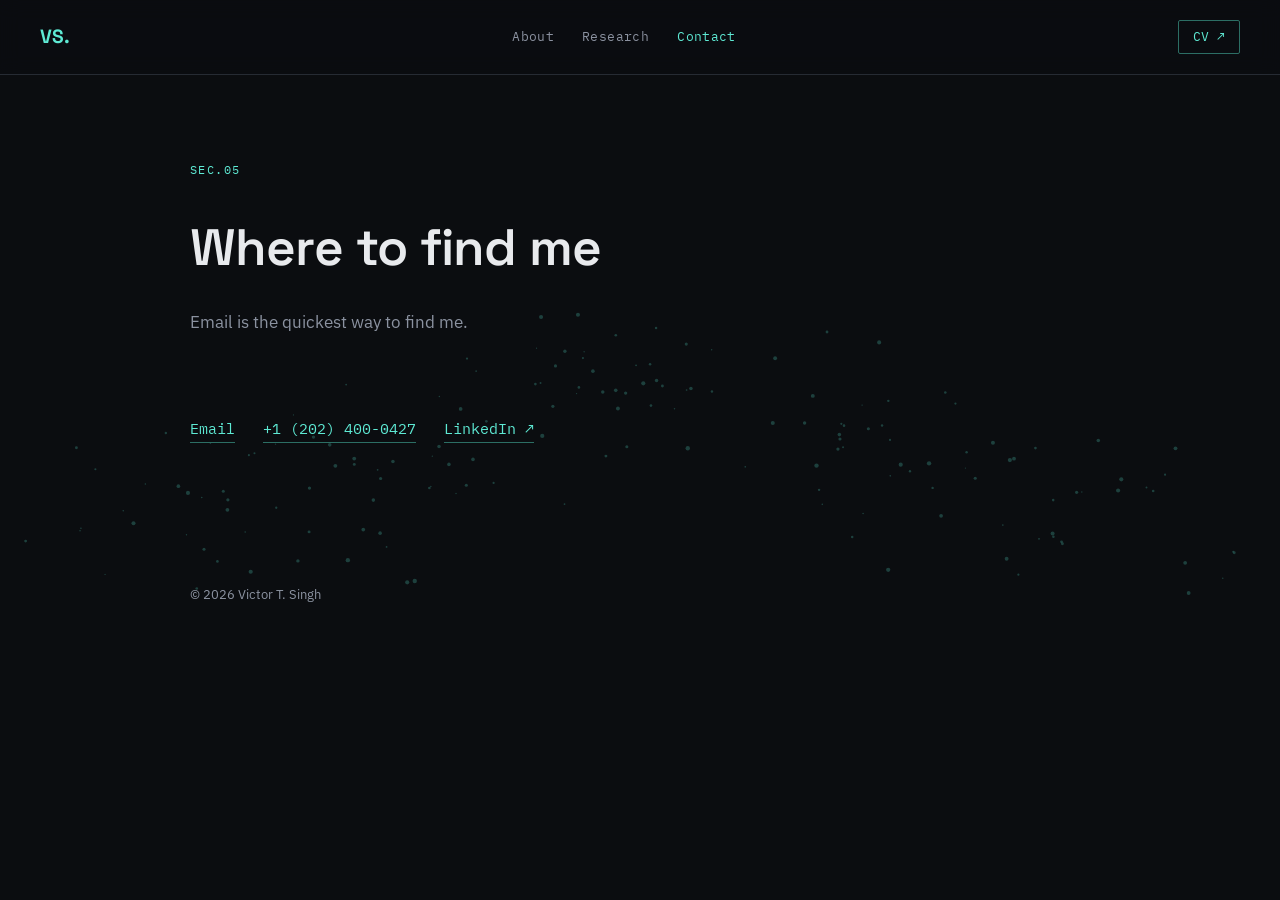
==== contact.html @ 65f69935 "second times a charm" ====
<!DOCTYPE html>
<html lang="en">
<head>
<meta charset="UTF-8" />
<meta name="viewport" content="width=device-width, initial-scale=1.0" />
<title>Contact — Victor</title>
<meta name="description" content="Get in touch with Victor." />
<link rel="preconnect" href="https://fonts.googleapis.com">
<link rel="preconnect" href="https://fonts.gstatic.com" crossorigin>
<link href="https://fonts.googleapis.com/css2?family=Space+Grotesk:wght@400;500;600;700&family=IBM+Plex+Sans:wght@400;500;600&family=IBM+Plex+Mono:wght@400;500&display=swap" rel="stylesheet">
<link rel="stylesheet" href="style.css" />
</head>
<body>

<canvas id="noise-canvas"></canvas>

<nav class="nav">
  <div class="nav__mark">VS.</div>
  <div class="nav__links">
    <a href="index_webs.html">About</a>
    <a href="research.html">Research</a>
    <a href="contact.html" class="is-active">Contact</a>
  </div>
  <a class="nav__resume" href="assets/Victor Singh Resume Aug 2026.pdf" target="_blank" rel="noopener">CV ↗</a>
</nav>

<header class="page-header">
  <div class="hero__eyebrow">SEC.05</div>
  <h1 class="page-header__title">Where to find me</h1>
  <p class="page-header__sub">Email is the quickest way to find me.</p>
</header>

<main>
  <section class="section section--first section--contact" id="contact">
    <div class="contact__links">
      <a href="mailto:victor.t.singh@gmail.com">Email</a>
      <a href="tel:+12024000427" target="_blank" rel="noopener">+1 (202) 400-0427</a>
      <a href="https://www.linkedin.com/in/victor-singh-b35805344/" target="_blank" rel="noopener">LinkedIn ↗</a>
    </div>
  </section>
</main>

<footer class="footer">
  <span>&copy; <span id="year"></span> Victor T. Singh</span>
</footer>

<script src="script.js"></script>
</body>
</html>
---- style.css ----
/* ============================
   Tokens
============================ */
:root {
  --bg: #0B0D10;
  --surface: #14171C;
  --surface-2: #1B1F26;
  --border: #262B33;
  --text: #E8EAED;
  --text-muted: #8B92A0;
  --signal: #5EEAD4;
  --signal-dim: #2C6E64;
  --warn: #F59E0B;

  --font-display: 'Space Grotesk', sans-serif;
  --font-body: 'IBM Plex Sans', sans-serif;
  --font-mono: 'IBM Plex Mono', monospace;

  --max-w: 980px;
}

* { margin: 0; padding: 0; box-sizing: border-box; }

html { scroll-behavior: smooth; }

@media (prefers-reduced-motion: reduce) {
  html { scroll-behavior: auto; }
  * { animation-duration: 0.01ms !important; animation-iteration-count: 1 !important; transition-duration: 0.01ms !important; }
}

body {
  background: var(--bg);
  color: var(--text);
  font-family: var(--font-body);
  line-height: 1.6;
  overflow-x: hidden;
}

.mono { font-family: var(--font-mono); }

a { color: inherit; text-decoration: none; }

#noise-canvas {
  position: fixed;
  top: 0; left: 0;
  width: 100%; height: 100%;
  z-index: 0;
  pointer-events: none;
  opacity: 0.35;
}

/* ============================
   Nav
============================ */
.nav {
  position: fixed;
  top: 0; left: 0; right: 0;
  z-index: 10;
  display: flex;
  align-items: center;
  justify-content: space-between;
  padding: 20px 40px;
  background: rgba(11, 13, 16, 0.75);
  backdrop-filter: blur(10px);
  border-bottom: 1px solid var(--border);
}

.nav__mark {
  font-family: var(--font-display);
  font-weight: 700;
  font-size: 1.2rem;
  color: var(--signal);
}

.nav__links {
  display: flex;
  gap: 28px;
}

.nav__links a {
  font-family: var(--font-mono);
  font-size: 0.8rem;
  letter-spacing: 0.03em;
  color: var(--text-muted);
  transition: color 0.2s ease;
}

.nav__links a:hover,
.nav__links a:focus-visible,
.nav__links a.is-active { color: var(--signal); }

.nav__resume {
  font-family: var(--font-mono);
  font-size: 0.8rem;
  border: 1px solid var(--signal-dim);
  padding: 6px 14px;
  border-radius: 2px;
  color: var(--signal);
  transition: background 0.2s ease, color 0.2s ease;
}

.nav__resume:hover { background: var(--signal); color: var(--bg); }

@media (max-width: 720px) {
  .nav__links { display: none; }
  .nav { padding: 16px 20px; }
}

/* ============================
   Hero
============================ */
.hero {
  position: relative;
  z-index: 1;
  min-height: 100vh;
  display: flex;
  flex-direction: column;
  justify-content: center;
  padding: 0 40px;
  max-width: var(--max-w);
  margin: 0 auto;
}

.hero__eyebrow {
  font-family: var(--font-mono);
  font-size: 0.75rem;
  letter-spacing: 0.12em;
  color: var(--signal);
  margin-bottom: 28px;
}

.hero__title {
  font-family: var(--font-display);
  font-weight: 600;
  font-size: clamp(2.2rem, 6vw, 4.6rem);
  line-height: 1.08;
  letter-spacing: -0.01em;
}

.hero__title .line { display: block; }

.hero__accent { color: var(--signal); }

.hero__sub {
  margin-top: 32px;
  max-width: 620px;
  color: var(--text-muted);
  font-size: 1.05rem;
}

.hero__cta {
  display: flex;
  gap: 16px;
  margin-top: 40px;
}

.btn {
  font-family: var(--font-mono);
  font-size: 0.85rem;
  padding: 12px 24px;
  border-radius: 2px;
  transition: transform 0.2s ease, background 0.2s ease, color 0.2s ease, border-color 0.2s ease;
  display: inline-block;
}

.btn--primary {
  background: var(--signal);
  color: var(--bg);
  font-weight: 500;
}

.btn--primary:hover { transform: translateY(-2px); }

.btn--ghost {
  border: 1px solid var(--border);
  color: var(--text);
}

.btn--ghost:hover { border-color: var(--signal); color: var(--signal); }

/* ============================
   Page header (non-home pages)
============================ */
.page-header {
  position: relative;
  z-index: 1;
  max-width: var(--max-w);
  margin: 0 auto;
  padding: 160px 40px 60px;
}

.page-header__title {
  font-family: var(--font-display);
  font-weight: 600;
  font-size: clamp(2rem, 5vw, 3.2rem);
  letter-spacing: -0.01em;
  margin-top: 12px;
}

.page-header__sub {
  margin-top: 20px;
  max-width: 560px;
  color: var(--text-muted);
  font-size: 1.05rem;
}

/* ============================
   Sections
============================ */
main {
  position: relative;
  z-index: 1;
  max-width: var(--max-w);
  margin: 0 auto;
  padding: 0 40px;
}

.section {
  padding: 110px 0;
  border-top: 1px solid var(--border);
}

.section--first {
  border-top: none;
  padding-top: 20px;
}

.section__head {
  display: flex;
  align-items: baseline;
  gap: 16px;
  margin-bottom: 48px;
}

.section__num {
  font-family: var(--font-mono);
  font-size: 0.8rem;
  color: var(--signal);
  letter-spacing: 0.05em;
}

.section h2 {
  font-family: var(--font-display);
  font-weight: 600;
  font-size: clamp(1.6rem, 3vw, 2.2rem);
}

/* About */
.about__grid {
  display: grid;
  grid-template-columns: 1.3fr 1fr;
  gap: 60px;
}

.about__lead {
  font-size: 1.05rem;
  color: var(--text-muted);
}

.photo-carousel {
  display: flex;
  flex-direction: column;
  gap: 16px;
}

.photo-carousel__viewport {
  position: relative;
  aspect-ratio: 3 / 4;
  border: 1px solid var(--border);
  border-radius: 6px;
  overflow: hidden;
  background: var(--surface);
}

.photo-carousel__img {
  width: 100%;
  height: 100%;
  object-fit: cover;
  object-position: center 20%;
  display: block;
}

.photo-carousel__nav {
  position: absolute;
  top: 50%;
  transform: translateY(-50%);
  width: 38px;
  height: 38px;
  border-radius: 50%;
  border: 1px solid var(--border);
  background: rgba(11, 13, 16, 0.65);
  backdrop-filter: blur(4px);
  color: var(--text);
  font-size: 1.3rem;
  line-height: 1;
  cursor: pointer;
  display: flex;
  align-items: center;
  justify-content: center;
  transition: border-color 0.2s ease, color 0.2s ease, background 0.2s ease;
}

.photo-carousel__nav:hover,
.photo-carousel__nav:focus-visible {
  border-color: var(--signal);
  color: var(--signal);
}

.photo-carousel__nav--prev { left: 12px; }
.photo-carousel__nav--next { right: 12px; }

.photo-carousel__dots {
  display: flex;
  justify-content: center;
  gap: 10px;
}

.photo-carousel__dot {
  width: 8px;
  height: 8px;
  border-radius: 50%;
  border: none;
  padding: 0;
  background: var(--border);
  cursor: pointer;
  transition: background 0.2s ease, transform 0.2s ease;
}

.photo-carousel__dot:hover { background: var(--signal-dim); }

.photo-carousel__dot.is-active {
  background: var(--signal);
  transform: scale(1.2);
}

@media (max-width: 760px) {
  .about__grid { grid-template-columns: 1fr; gap: 32px; }
}

/* Cards */
.cards {
  display: grid;
  grid-template-columns: repeat(3, 1fr);
  gap: 24px;
}

.card {
  background: var(--surface);
  border: 1px solid var(--border);
  border-radius: 4px;
  padding: 28px;
  transition: border-color 0.25s ease, transform 0.25s ease;
}

.card:hover {
  border-color: var(--signal-dim);
  transform: translateY(-4px);
}

.card__label {
  font-size: 0.72rem;
  color: var(--warn);
  letter-spacing: 0.08em;
  margin-bottom: 14px;
}

.card h3 {
  font-family: var(--font-display);
  font-size: 1.15rem;
  margin-bottom: 12px;
}

.card p {
  color: var(--text-muted);
  font-size: 0.92rem;
  margin-bottom: 18px;
}

.card__tags {
  display: flex;
  flex-wrap: wrap;
  gap: 8px;
}

.card__tags span {
  font-family: var(--font-mono);
  font-size: 0.7rem;
  color: var(--signal);
  border: 1px solid var(--signal-dim);
  border-radius: 2px;
  padding: 3px 8px;
}

@media (max-width: 900px) {
  .cards { grid-template-columns: 1fr; }
}

/* Timeline */
.timeline {
  display: flex;
  flex-direction: column;
  gap: 32px;
}

.timeline__item {
  display: grid;
  grid-template-columns: 120px 1fr;
  gap: 24px;
  padding-bottom: 32px;
  border-bottom: 1px solid var(--border);
}

.timeline__item:last-child { border-bottom: none; padding-bottom: 0; }

.timeline__mono {
  font-size: 0.78rem;
  color: var(--signal);
  letter-spacing: 0.05em;
}

.timeline__body h3 {
  font-family: var(--font-display);
  font-size: 1.1rem;
  margin-bottom: 6px;
}

.timeline__body p { color: var(--text-muted); font-size: 0.92rem; }

/* Writing */
.placeholder-note {
  color: var(--text-muted);
  font-size: 0.95rem;
  border: 1px dashed var(--border);
  padding: 24px;
  border-radius: 4px;
}

.writing-list {
  list-style: none;
  display: flex;
  flex-direction: column;
  gap: 20px;
}

.writing-list__item {
  border: 1px solid var(--border);
  border-radius: 4px;
  padding: 20px 24px;
  transition: border-color 0.2s ease;
}

.writing-list__item:hover {
  border-color: var(--signal-dim);
}

.writing-list__item a {
  display: flex;
  justify-content: space-between;
  align-items: baseline;
  gap: 16px;
}

.writing-list__title {
  font-family: var(--font-display);
  font-size: 1.05rem;
  color: var(--text);
}

.writing-list__meta {
  font-size: 0.75rem;
  color: var(--signal);
  white-space: nowrap;
}

.writing-list__desc {
  margin-top: 8px;
  color: var(--text-muted);
  font-size: 0.9rem;
}

/* Contact */
.contact__lead {
  color: var(--text-muted);
  margin-bottom: 28px;
  font-size: 1rem;
}

.contact__links {
  display: flex;
  gap: 28px;
  flex-wrap: wrap;
}

.contact__links a {
  font-family: var(--font-mono);
  font-size: 0.95rem;
  color: var(--signal);
  border-bottom: 1px solid var(--signal-dim);
  padding-bottom: 2px;
  transition: color 0.2s ease, border-color 0.2s ease;
}

.contact__links a:hover { color: var(--warn); border-color: var(--warn); }

/* Footer */
.footer {
  position: relative;
  z-index: 1;
  max-width: var(--max-w);
  margin: 0 auto;
  padding: 32px 40px 60px;
  display: flex;
  justify-content: space-between;
  color: var(--text-muted);
  font-size: 0.8rem;
  flex-wrap: wrap;
  gap: 12px;
}

.footer__mono {
  color: var(--text-muted);
  letter-spacing: 0.05em;
  font-size: 0.7rem;
}

/* Focus visibility */
a:focus-visible, .btn:focus-visible {
  outline: 2px solid var(--signal);
  outline-offset: 2px;
}
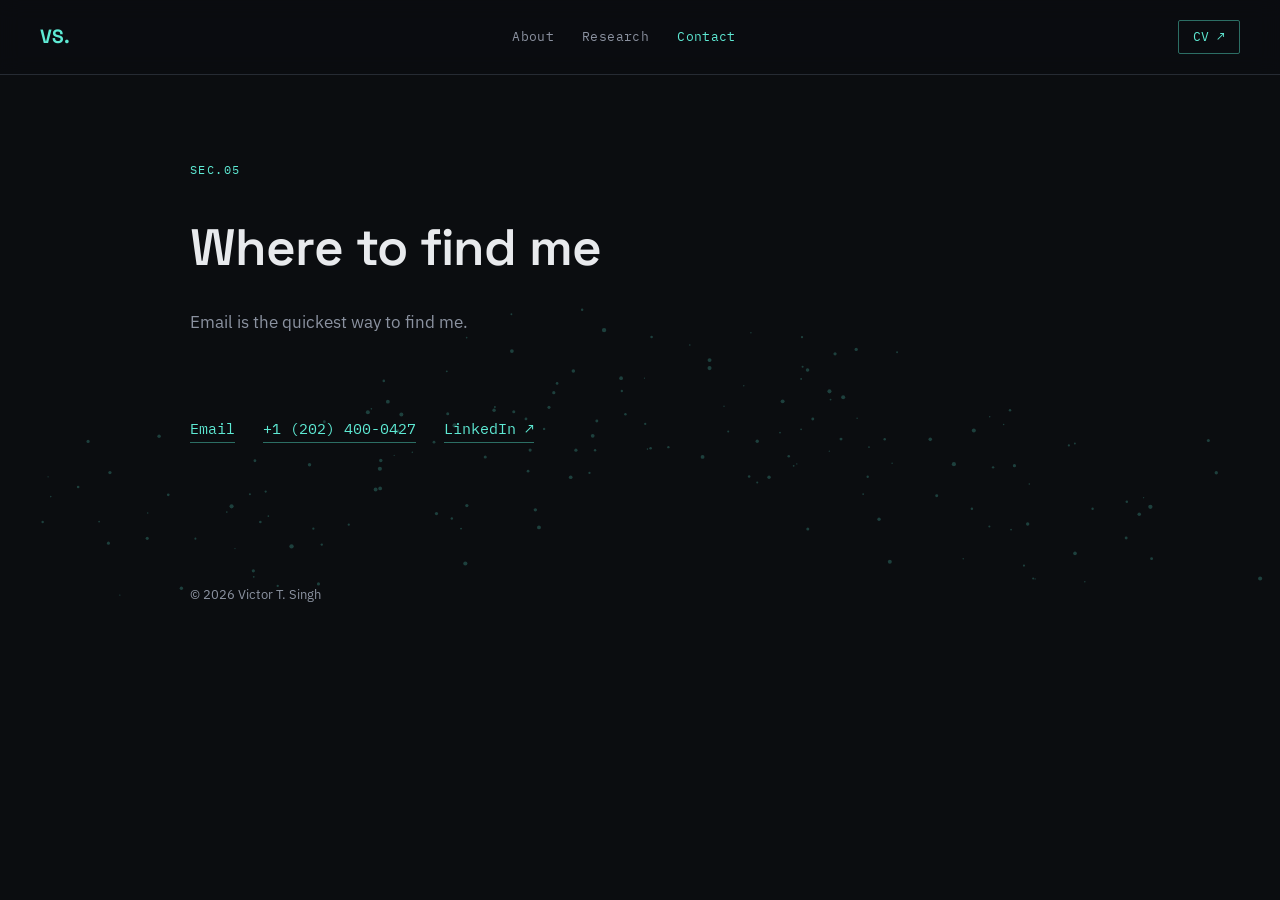
==== commit 1ff9d4a1: "Update contact.html" ====
--- a/contact.html
+++ b/contact.html
@@ -17,7 +17,7 @@
 <nav class="nav">
   <div class="nav__mark">VS.</div>
   <div class="nav__links">
-    <a href="index_webs.html">About</a>
+    <a href="index.html">About</a>
     <a href="research.html">Research</a>
     <a href="contact.html" class="is-active">Contact</a>
   </div>
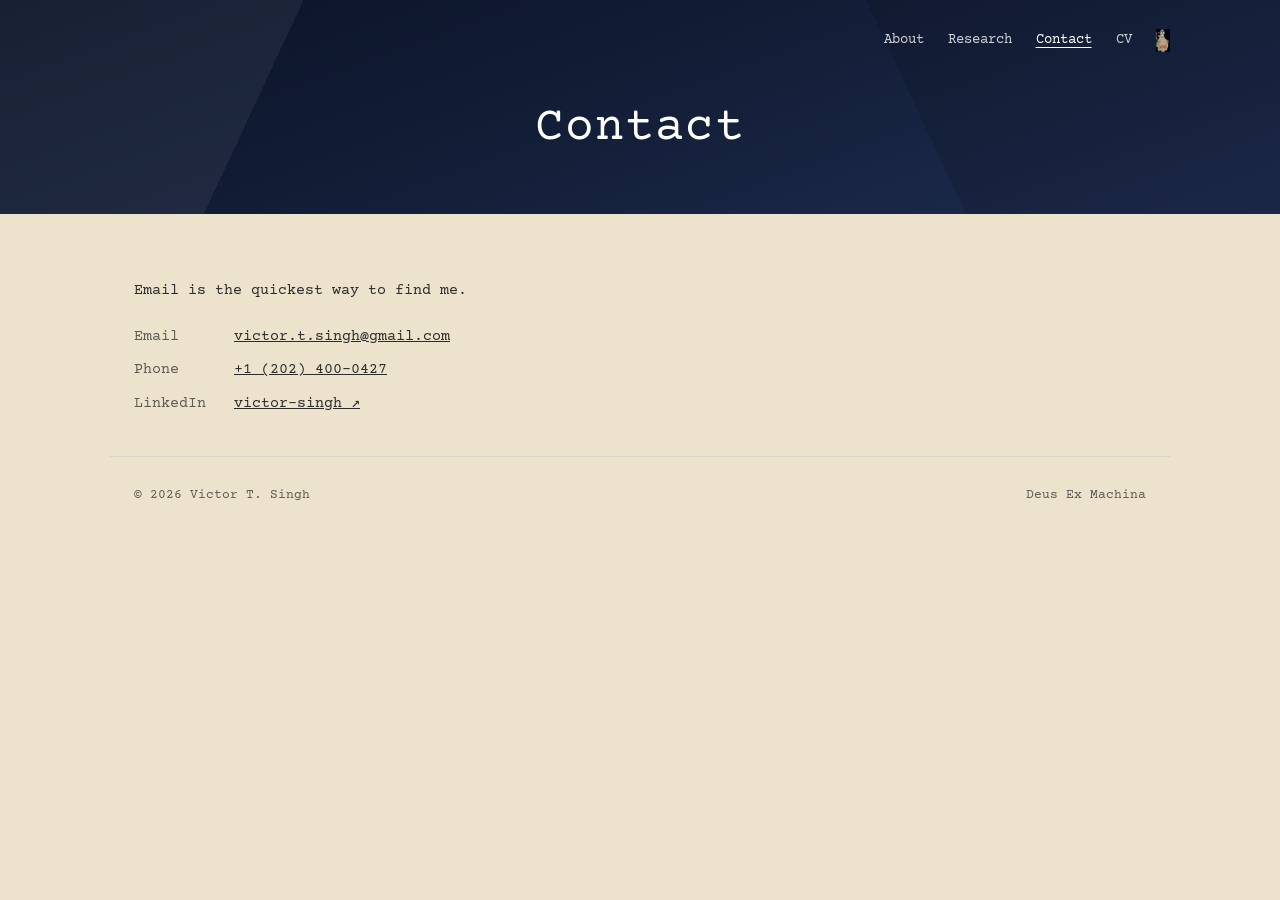
==== commit 55624ca1: "Update resume, research page, footer, and add site icon - Replace outdated resume with Victor_Singh_" ====
--- a/contact.html
+++ b/contact.html
@@ -3,45 +3,43 @@
 <head>
 <meta charset="UTF-8" />
 <meta name="viewport" content="width=device-width, initial-scale=1.0" />
-<title>Contact — Victor</title>
+<title>Contact — Victor Singh</title>
 <meta name="description" content="Get in touch with Victor." />
 <link rel="preconnect" href="https://fonts.googleapis.com">
 <link rel="preconnect" href="https://fonts.gstatic.com" crossorigin>
-<link href="https://fonts.googleapis.com/css2?family=Space+Grotesk:wght@400;500;600;700&family=IBM+Plex+Sans:wght@400;500;600&family=IBM+Plex+Mono:wght@400;500&display=swap" rel="stylesheet">
+<link href="https://fonts.googleapis.com/css2?family=Courier+Prime:wght@400;700&display=swap" rel="stylesheet">
+<link rel="icon" type="image/png" href="assets/favicon.png?v=2" />
 <link rel="stylesheet" href="style.css" />
 </head>
 <body>
 
-<canvas id="noise-canvas"></canvas>
-
-<nav class="nav">
-  <div class="nav__mark">VS.</div>
-  <div class="nav__links">
-    <a href="index.html">About</a>
-    <a href="research.html">Research</a>
-    <a href="contact.html" class="is-active">Contact</a>
+<header class="banner">
+  <div class="banner__inner">
+    <nav class="nav">
+      <a href="index.html">About</a>
+      <a href="research.html">Research</a>
+      <a href="contact.html" class="is-active">Contact</a>
+      <a href="assets/Victor_Singh_Resume_PublicPost.pdf" target="_blank" rel="noopener">CV</a>
+      <img class="nav__icon" src="assets/icon.png" alt="" />
+    </nav>
+    <h1 class="banner__title">Contact</h1>
   </div>
-  <a class="nav__resume" href="assets/Victor Singh Resume Aug 2026.pdf" target="_blank" rel="noopener">CV ↗</a>
-</nav>
-
-<header class="page-header">
-  <div class="hero__eyebrow">SEC.05</div>
-  <h1 class="page-header__title">Where to find me</h1>
-  <p class="page-header__sub">Email is the quickest way to find me.</p>
 </header>
 
 <main>
-  <section class="section section--first section--contact" id="contact">
-    <div class="contact__links">
-      <a href="mailto:victor.t.singh@gmail.com">Email</a>
-      <a href="tel:+12024000427" target="_blank" rel="noopener">+1 (202) 400-0427</a>
-      <a href="https://www.linkedin.com/in/victor-singh-b35805344/" target="_blank" rel="noopener">LinkedIn ↗</a>
-    </div>
+  <section class="section section--first" id="contact">
+    <p>Email is the quickest way to find me.</p>
+    <ul class="contact-list">
+      <li><span>Email</span><a href="mailto:victor.t.singh@gmail.com">victor.t.singh@gmail.com</a></li>
+      <li><span>Phone</span><a href="tel:+12024000427">+1 (202) 400-0427</a></li>
+      <li><span>LinkedIn</span><a href="https://www.linkedin.com/in/victor-singh-b35805344/" target="_blank" rel="noopener">victor-singh ↗</a></li>
+    </ul>
   </section>
 </main>
 
 <footer class="footer">
   <span>&copy; <span id="year"></span> Victor T. Singh</span>
+  <span>Deus Ex Machina</span>
 </footer>
 
 <script src="script.js"></script>
--- a/style.css
+++ b/style.css
@@ -2,274 +2,171 @@
    Tokens
 ============================ */
 :root {
-  --bg: #0B0D10;
-  --surface: #14171C;
-  --surface-2: #1B1F26;
-  --border: #262B33;
-  --text: #E8EAED;
-  --text-muted: #8B92A0;
-  --signal: #5EEAD4;
-  --signal-dim: #2C6E64;
-  --warn: #F59E0B;
-
-  --font-display: 'Space Grotesk', sans-serif;
-  --font-body: 'IBM Plex Sans', sans-serif;
-  --font-mono: 'IBM Plex Mono', monospace;
-
-  --max-w: 980px;
+  --bg: #EDE3CC;
+  --text: #2B2B2B;
+  --text-muted: #5E5A55;
+  --rule: #D9D3CC;
+  --banner: #121D36;
+  --link: #2B2B2B;
+
+  --font: 'Courier Prime', 'Courier New', Courier, monospace;
+
+  --max-w: 1060px;
 }
 
 * { margin: 0; padding: 0; box-sizing: border-box; }
-
-html { scroll-behavior: smooth; }
-
-@media (prefers-reduced-motion: reduce) {
-  html { scroll-behavior: auto; }
-  * { animation-duration: 0.01ms !important; animation-iteration-count: 1 !important; transition-duration: 0.01ms !important; }
-}
 
 body {
   background: var(--bg);
   color: var(--text);
-  font-family: var(--font-body);
-  line-height: 1.6;
-  overflow-x: hidden;
-}
-
-.mono { font-family: var(--font-mono); }
-
-a { color: inherit; text-decoration: none; }
-
-#noise-canvas {
-  position: fixed;
-  top: 0; left: 0;
-  width: 100%; height: 100%;
-  z-index: 0;
-  pointer-events: none;
-  opacity: 0.35;
-}
-
-/* ============================
-   Nav
-============================ */
-.nav {
-  position: fixed;
-  top: 0; left: 0; right: 0;
-  z-index: 10;
-  display: flex;
-  align-items: center;
-  justify-content: space-between;
-  padding: 20px 40px;
-  background: rgba(11, 13, 16, 0.75);
-  backdrop-filter: blur(10px);
-  border-bottom: 1px solid var(--border);
-}
-
-.nav__mark {
-  font-family: var(--font-display);
-  font-weight: 700;
-  font-size: 1.2rem;
-  color: var(--signal);
-}
-
-.nav__links {
-  display: flex;
-  gap: 28px;
-}
-
-.nav__links a {
-  font-family: var(--font-mono);
-  font-size: 0.8rem;
-  letter-spacing: 0.03em;
-  color: var(--text-muted);
-  transition: color 0.2s ease;
-}
-
-.nav__links a:hover,
-.nav__links a:focus-visible,
-.nav__links a.is-active { color: var(--signal); }
-
-.nav__resume {
-  font-family: var(--font-mono);
-  font-size: 0.8rem;
-  border: 1px solid var(--signal-dim);
-  padding: 6px 14px;
-  border-radius: 2px;
-  color: var(--signal);
-  transition: background 0.2s ease, color 0.2s ease;
-}
-
-.nav__resume:hover { background: var(--signal); color: var(--bg); }
-
-@media (max-width: 720px) {
-  .nav__links { display: none; }
-  .nav { padding: 16px 20px; }
-}
-
-/* ============================
-   Hero
-============================ */
-.hero {
-  position: relative;
-  z-index: 1;
-  min-height: 100vh;
-  display: flex;
-  flex-direction: column;
-  justify-content: center;
-  padding: 0 40px;
+  font-family: var(--font);
+  font-size: 15px;
+  line-height: 1.7;
+}
+
+img { max-width: 100%; display: block; }
+
+a { color: var(--link); }
+a:hover { color: var(--text-muted); }
+
+a:focus-visible, button:focus-visible {
+  outline: 2px solid var(--text);
+  outline-offset: 2px;
+}
+
+/* ============================
+   Banner (header + nav)
+============================ */
+.banner {
+  background:
+    linear-gradient(115deg, rgba(255,255,255,0.06) 0 22%, transparent 22% 100%),
+    linear-gradient(65deg, transparent 0 70%, rgba(0,0,0,0.12) 70% 100%),
+    linear-gradient(160deg, #0A1226 0%, var(--banner) 45%, #1E2D50 100%);
+  color: #FFF;
+  padding: 28px 24px 44px;
+}
+
+.banner__inner {
   max-width: var(--max-w);
   margin: 0 auto;
 }
 
-.hero__eyebrow {
-  font-family: var(--font-mono);
-  font-size: 0.75rem;
-  letter-spacing: 0.12em;
-  color: var(--signal);
-  margin-bottom: 28px;
-}
-
-.hero__title {
-  font-family: var(--font-display);
-  font-weight: 600;
-  font-size: clamp(2.2rem, 6vw, 4.6rem);
-  line-height: 1.08;
-  letter-spacing: -0.01em;
-}
-
-.hero__title .line { display: block; }
-
-.hero__accent { color: var(--signal); }
-
-.hero__sub {
-  margin-top: 32px;
-  max-width: 620px;
-  color: var(--text-muted);
-  font-size: 1.05rem;
-}
-
-.hero__cta {
-  display: flex;
-  gap: 16px;
-  margin-top: 40px;
-}
-
-.btn {
-  font-family: var(--font-mono);
-  font-size: 0.85rem;
-  padding: 12px 24px;
-  border-radius: 2px;
-  transition: transform 0.2s ease, background 0.2s ease, color 0.2s ease, border-color 0.2s ease;
-  display: inline-block;
-}
-
-.btn--primary {
-  background: var(--signal);
-  color: var(--bg);
-  font-weight: 500;
-}
-
-.btn--primary:hover { transform: translateY(-2px); }
-
-.btn--ghost {
-  border: 1px solid var(--border);
-  color: var(--text);
-}
-
-.btn--ghost:hover { border-color: var(--signal); color: var(--signal); }
-
-/* ============================
-   Page header (non-home pages)
-============================ */
-.page-header {
-  position: relative;
-  z-index: 1;
+.nav {
+  display: flex;
+  justify-content: flex-end;
+  align-items: center;
+  flex-wrap: wrap;
+  gap: 24px;
+  font-size: 0.9rem;
+}
+
+.nav__icon {
+  height: 1.6em;
+  width: auto;
+  display: block;
+}
+
+.nav a {
+  color: rgba(255,255,255,0.8);
+  text-decoration: none;
+}
+
+.nav a:hover,
+.nav a.is-active {
+  color: #FFF;
+  text-decoration: underline;
+  text-underline-offset: 4px;
+}
+
+.banner__title {
+  margin-top: 36px;
+  text-align: center;
+  font-weight: 400;
+  font-size: clamp(2rem, 5vw, 3rem);
+  letter-spacing: 0.02em;
+}
+
+.banner__sub {
+  text-align: center;
+  color: rgba(255,255,255,0.8);
+  font-size: 0.9rem;
+}
+
+/* ============================
+   Layout
+============================ */
+main {
   max-width: var(--max-w);
   margin: 0 auto;
-  padding: 160px 40px 60px;
-}
-
-.page-header__title {
-  font-family: var(--font-display);
-  font-weight: 600;
-  font-size: clamp(2rem, 5vw, 3.2rem);
-  letter-spacing: -0.01em;
-  margin-top: 12px;
-}
-
-.page-header__sub {
+  padding: 24px 24px 0;
+}
+
+.section {
+  padding: 40px 0;
+  border-top: 1px solid var(--rule);
+}
+
+.section--first { border-top: none; }
+
+.section h2 {
+  font-weight: 700;
+  font-size: 1.15rem;
+  margin-bottom: 20px;
+}
+
+p + p { margin-top: 14px; }
+
+.muted { color: var(--text-muted); }
+
+/* Image left, text right */
+.split {
+  display: grid;
+  grid-template-columns: 1.1fr 1fr;
+  gap: 40px;
+  align-items: start;
+}
+
+.split__img img {
+  width: 100%;
+  height: auto;
+  border: 1px solid #000;
+}
+
+.split__caption {
+  margin-top: 8px;
+  font-size: 0.8rem;
+  font-style: italic;
+  color: #6B5C42;
+}
+
+.split__text p { text-align: left; }
+
+.split__links {
   margin-top: 20px;
-  max-width: 560px;
-  color: var(--text-muted);
-  font-size: 1.05rem;
-}
-
-/* ============================
-   Sections
-============================ */
-main {
-  position: relative;
-  z-index: 1;
-  max-width: var(--max-w);
-  margin: 0 auto;
-  padding: 0 40px;
-}
-
-.section {
-  padding: 110px 0;
-  border-top: 1px solid var(--border);
-}
-
-.section--first {
-  border-top: none;
-  padding-top: 20px;
-}
-
-.section__head {
-  display: flex;
-  align-items: baseline;
-  gap: 16px;
-  margin-bottom: 48px;
-}
-
-.section__num {
-  font-family: var(--font-mono);
-  font-size: 0.8rem;
-  color: var(--signal);
-  letter-spacing: 0.05em;
-}
-
-.section h2 {
-  font-family: var(--font-display);
-  font-weight: 600;
-  font-size: clamp(1.6rem, 3vw, 2.2rem);
-}
-
-/* About */
-.about__grid {
-  display: grid;
-  grid-template-columns: 1.3fr 1fr;
-  gap: 60px;
-}
-
-.about__lead {
-  font-size: 1.05rem;
-  color: var(--text-muted);
-}
-
+  display: flex;
+  gap: 24px;
+  flex-wrap: wrap;
+}
+
+@media (max-width: 760px) {
+  .split { grid-template-columns: 1fr; gap: 24px; }
+}
+
+/* ============================
+   Photo carousel
+============================ */
 .photo-carousel {
   display: flex;
   flex-direction: column;
-  gap: 16px;
+  gap: 12px;
 }
 
 .photo-carousel__viewport {
   position: relative;
   aspect-ratio: 3 / 4;
-  border: 1px solid var(--border);
-  border-radius: 6px;
   overflow: hidden;
-  background: var(--surface);
+  background: var(--rule);
+  border: 1px solid #000;
 }
 
 .photo-carousel__img {
@@ -277,37 +174,26 @@
   height: 100%;
   object-fit: cover;
   object-position: center 20%;
-  display: block;
 }
 
 .photo-carousel__nav {
   position: absolute;
   top: 50%;
   transform: translateY(-50%);
-  width: 38px;
-  height: 38px;
-  border-radius: 50%;
-  border: 1px solid var(--border);
-  background: rgba(11, 13, 16, 0.65);
-  backdrop-filter: blur(4px);
+  width: 34px;
+  height: 34px;
+  border: none;
+  background: rgba(242, 238, 234, 0.8);
   color: var(--text);
-  font-size: 1.3rem;
-  line-height: 1;
+  font-family: var(--font);
+  font-size: 1.1rem;
   cursor: pointer;
-  display: flex;
-  align-items: center;
-  justify-content: center;
-  transition: border-color 0.2s ease, color 0.2s ease, background 0.2s ease;
-}
-
-.photo-carousel__nav:hover,
-.photo-carousel__nav:focus-visible {
-  border-color: var(--signal);
-  color: var(--signal);
-}
-
-.photo-carousel__nav--prev { left: 12px; }
-.photo-carousel__nav--next { right: 12px; }
+}
+
+.photo-carousel__nav--prev { left: 10px; }
+.photo-carousel__nav--prev::before { content: '‹'; }
+.photo-carousel__nav--next { right: 10px; }
+.photo-carousel__nav--next::before { content: '›'; }
 
 .photo-carousel__dots {
   display: flex;
@@ -316,215 +202,76 @@
 }
 
 .photo-carousel__dot {
-  width: 8px;
-  height: 8px;
+  width: 7px;
+  height: 7px;
   border-radius: 50%;
   border: none;
   padding: 0;
-  background: var(--border);
+  background: var(--rule);
   cursor: pointer;
-  transition: background 0.2s ease, transform 0.2s ease;
-}
-
-.photo-carousel__dot:hover { background: var(--signal-dim); }
-
-.photo-carousel__dot.is-active {
-  background: var(--signal);
-  transform: scale(1.2);
-}
-
-@media (max-width: 760px) {
-  .about__grid { grid-template-columns: 1fr; gap: 32px; }
-}
-
-/* Cards */
-.cards {
-  display: grid;
-  grid-template-columns: repeat(3, 1fr);
-  gap: 24px;
-}
-
-.card {
-  background: var(--surface);
-  border: 1px solid var(--border);
-  border-radius: 4px;
-  padding: 28px;
-  transition: border-color 0.25s ease, transform 0.25s ease;
-}
-
-.card:hover {
-  border-color: var(--signal-dim);
-  transform: translateY(-4px);
-}
-
-.card__label {
-  font-size: 0.72rem;
-  color: var(--warn);
-  letter-spacing: 0.08em;
-  margin-bottom: 14px;
-}
-
-.card h3 {
-  font-family: var(--font-display);
-  font-size: 1.15rem;
-  margin-bottom: 12px;
-}
-
-.card p {
+}
+
+.photo-carousel__dot.is-active { background: var(--text); }
+
+/* ============================
+   Research entries
+============================ */
+.entries {
+  list-style: none;
+  display: flex;
+  flex-direction: column;
+  gap: 28px;
+}
+
+.entry h3 {
+  font-size: 1rem;
+  font-weight: 700;
+  margin-bottom: 4px;
+}
+
+.entry__meta {
+  font-size: 0.85rem;
   color: var(--text-muted);
-  font-size: 0.92rem;
-  margin-bottom: 18px;
-}
-
-.card__tags {
-  display: flex;
-  flex-wrap: wrap;
+  margin-bottom: 6px;
+}
+
+.entry p { color: var(--text); }
+
+.entry__link {
+  display: inline-block;
+  margin-top: 6px;
+  font-size: 0.9rem;
+}
+
+/* ============================
+   Contact
+============================ */
+.contact-list {
+  list-style: none;
+  display: flex;
+  flex-direction: column;
   gap: 8px;
-}
-
-.card__tags span {
-  font-family: var(--font-mono);
-  font-size: 0.7rem;
-  color: var(--signal);
-  border: 1px solid var(--signal-dim);
-  border-radius: 2px;
-  padding: 3px 8px;
-}
-
-@media (max-width: 900px) {
-  .cards { grid-template-columns: 1fr; }
-}
-
-/* Timeline */
-.timeline {
-  display: flex;
-  flex-direction: column;
-  gap: 32px;
-}
-
-.timeline__item {
-  display: grid;
-  grid-template-columns: 120px 1fr;
-  gap: 24px;
-  padding-bottom: 32px;
-  border-bottom: 1px solid var(--border);
-}
-
-.timeline__item:last-child { border-bottom: none; padding-bottom: 0; }
-
-.timeline__mono {
-  font-size: 0.78rem;
-  color: var(--signal);
-  letter-spacing: 0.05em;
-}
-
-.timeline__body h3 {
-  font-family: var(--font-display);
-  font-size: 1.1rem;
-  margin-bottom: 6px;
-}
-
-.timeline__body p { color: var(--text-muted); font-size: 0.92rem; }
-
-/* Writing */
-.placeholder-note {
+  margin-top: 20px;
+}
+
+.contact-list span {
+  display: inline-block;
+  min-width: 100px;
   color: var(--text-muted);
-  font-size: 0.95rem;
-  border: 1px dashed var(--border);
-  padding: 24px;
-  border-radius: 4px;
-}
-
-.writing-list {
-  list-style: none;
-  display: flex;
-  flex-direction: column;
-  gap: 20px;
-}
-
-.writing-list__item {
-  border: 1px solid var(--border);
-  border-radius: 4px;
-  padding: 20px 24px;
-  transition: border-color 0.2s ease;
-}
-
-.writing-list__item:hover {
-  border-color: var(--signal-dim);
-}
-
-.writing-list__item a {
-  display: flex;
-  justify-content: space-between;
-  align-items: baseline;
-  gap: 16px;
-}
-
-.writing-list__title {
-  font-family: var(--font-display);
-  font-size: 1.05rem;
-  color: var(--text);
-}
-
-.writing-list__meta {
-  font-size: 0.75rem;
-  color: var(--signal);
-  white-space: nowrap;
-}
-
-.writing-list__desc {
-  margin-top: 8px;
-  color: var(--text-muted);
-  font-size: 0.9rem;
-}
-
-/* Contact */
-.contact__lead {
-  color: var(--text-muted);
-  margin-bottom: 28px;
-  font-size: 1rem;
-}
-
-.contact__links {
-  display: flex;
-  gap: 28px;
-  flex-wrap: wrap;
-}
-
-.contact__links a {
-  font-family: var(--font-mono);
-  font-size: 0.95rem;
-  color: var(--signal);
-  border-bottom: 1px solid var(--signal-dim);
-  padding-bottom: 2px;
-  transition: color 0.2s ease, border-color 0.2s ease;
-}
-
-.contact__links a:hover { color: var(--warn); border-color: var(--warn); }
-
-/* Footer */
+}
+
+/* ============================
+   Footer
+============================ */
 .footer {
-  position: relative;
-  z-index: 1;
   max-width: var(--max-w);
   margin: 0 auto;
-  padding: 32px 40px 60px;
+  padding: 28px 24px 48px;
+  border-top: 1px solid var(--rule);
   display: flex;
   justify-content: space-between;
-  color: var(--text-muted);
-  font-size: 0.8rem;
   flex-wrap: wrap;
   gap: 12px;
-}
-
-.footer__mono {
+  font-size: 0.8rem;
   color: var(--text-muted);
-  letter-spacing: 0.05em;
-  font-size: 0.7rem;
-}
-
-/* Focus visibility */
-a:focus-visible, .btn:focus-visible {
-  outline: 2px solid var(--signal);
-  outline-offset: 2px;
-}
+}
